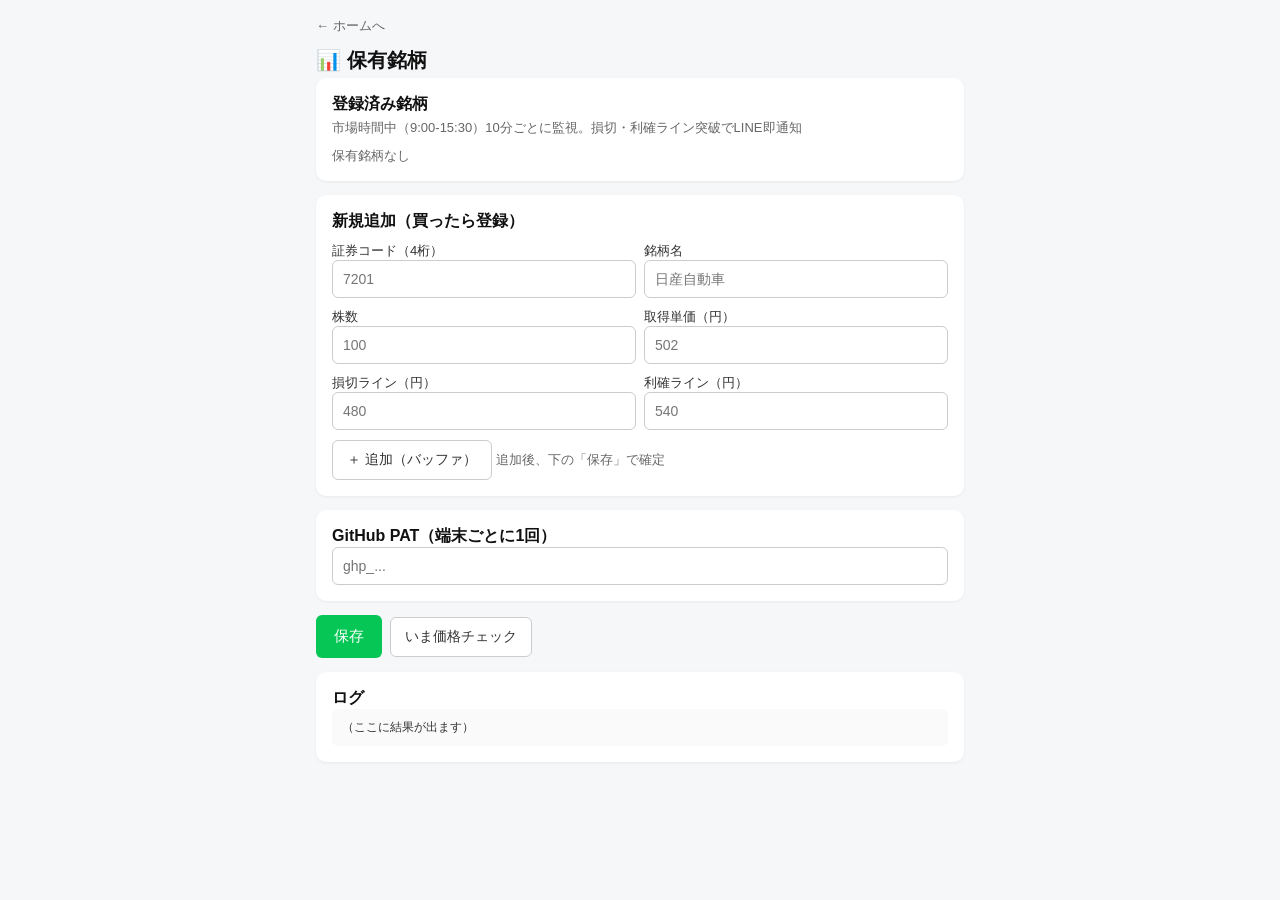
==== docs/holdings.html @ 0ef7f32b "Split settings into 2 separate pages: morning + holdings - docs/index.html: landing page with 2 nav " ====
<!doctype html>
<html lang="ja">
<head>
<meta charset="utf-8" />
<title>保有銘柄</title>
<meta name="viewport" content="width=device-width,initial-scale=1" />
<link rel="stylesheet" href="styles.css" />
</head>
<body>
<a class="back" href="index.html">← ホームへ</a>
<h1>📊 保有銘柄</h1>

<div class="card">
  <strong>登録済み銘柄</strong>
  <div class="muted">市場時間中（9:00-15:30）10分ごとに監視。損切・利確ライン突破でLINE即通知</div>
  <div id="holdings-list" style="margin-top:10px;"></div>
</div>

<div class="card">
  <strong>新規追加（買ったら登録）</strong>
  <div class="grid2">
    <div>
      <label>証券コード（4桁）</label>
      <input type="text" id="h-code" placeholder="7201" maxlength="5" inputmode="numeric" />
    </div>
    <div>
      <label>銘柄名</label>
      <input type="text" id="h-name" placeholder="日産自動車" />
    </div>
  </div>
  <div class="grid2">
    <div>
      <label>株数</label>
      <input type="number" id="h-shares" placeholder="100" min="1" inputmode="numeric" />
    </div>
    <div>
      <label>取得単価（円）</label>
      <input type="number" id="h-avg" placeholder="502" step="0.5" inputmode="decimal" />
    </div>
  </div>
  <div class="grid2">
    <div>
      <label>損切ライン（円）</label>
      <input type="number" id="h-sl" placeholder="480" step="0.5" inputmode="decimal" />
    </div>
    <div>
      <label>利確ライン（円）</label>
      <input type="number" id="h-tp" placeholder="540" step="0.5" inputmode="decimal" />
    </div>
  </div>
  <div style="margin-top:10px;">
    <button class="sec" id="add-h">＋ 追加（バッファ）</button>
    <span class="muted">追加後、下の「保存」で確定</span>
  </div>
</div>

<div class="card">
  <strong>GitHub PAT（端末ごとに1回）</strong>
  <input type="password" id="gh-pat" placeholder="ghp_..." />
</div>

<div class="row">
  <button class="primary" id="save">保存</button>
  <button class="sec" id="check">いま価格チェック</button>
</div>

<div class="card" style="margin-top:14px;">
  <strong>ログ</strong>
  <div class="log" id="log">（ここに結果が出ます）</div>
</div>

<script src="common.js"></script>
<script>
const s = SML.state;

function renderHoldings() {
  const wrap = document.getElementById('holdings-list');
  wrap.innerHTML = '';
  if (!s.holdings.length) {
    wrap.innerHTML = '<div class="muted">保有銘柄なし</div>';
    return;
  }
  s.holdings.forEach((h, i) => {
    const total = h.shares * h.avg_price;
    const div = document.createElement('div');
    div.className = 'holding';
    div.innerHTML = `
      <h4>${h.code} ${h.name} <span class="badge">${h.shares}株</span></h4>
      <div class="muted">取得 ${h.avg_price.toLocaleString()}円 × ${h.shares} = ${total.toLocaleString()}円</div>
      <div class="muted">損切 ${h.stop_loss ? h.stop_loss.toLocaleString()+'円' : '-'} / 利確 ${h.take_profit ? h.take_profit.toLocaleString()+'円' : '-'}</div>
      <div class="row-end">
        <button class="danger" data-i="${i}">売却済（削除）</button>
      </div>
    `;
    wrap.appendChild(div);
  });
  wrap.querySelectorAll('button.danger').forEach(b => {
    b.onclick = () => {
      const i = parseInt(b.dataset.i);
      if (confirm(`${s.holdings[i].name} を削除（売却処理）しますか？`)) {
        s.holdings.splice(i, 1);
        SML.save();
        renderHoldings();
        SML.log('削除しました（保存ボタンで反映）');
      }
    };
  });
}

document.getElementById('add-h').onclick = () => {
  const code = document.getElementById('h-code').value.trim();
  const name = document.getElementById('h-name').value.trim();
  const shares = parseInt(document.getElementById('h-shares').value);
  const avg = parseFloat(document.getElementById('h-avg').value);
  const sl = parseFloat(document.getElementById('h-sl').value);
  const tp = parseFloat(document.getElementById('h-tp').value);
  if (!code || !name || !shares || !avg) { SML.log('コード・名前・株数・取得単価は必須'); return; }
  s.holdings.push({
    id: `${code}-${Date.now()}`,
    code, name, shares, avg_price: avg,
    stop_loss: isNaN(sl) ? 0 : sl,
    take_profit: isNaN(tp) ? 0 : tp,
    added_at: new Date().toISOString(),
  });
  SML.save();
  ['h-code','h-name','h-shares','h-avg','h-sl','h-tp'].forEach(id => document.getElementById(id).value = '');
  renderHoldings();
  SML.log(`✅ ${name} 追加（保存ボタンで確定）`);
};

document.getElementById('save').onclick = async () => {
  s.gh_pat = document.getElementById('gh-pat').value.trim();
  if (!s.gh_pat) { SML.log('PATが未入力'); return; }
  SML.save();
  try {
    await SML.patchRepoSettings({ holdings: s.holdings },
      `Update holdings (count=${s.holdings.length})`);
    SML.log(`✅ 保存成功（${s.holdings.length}銘柄）`);
  } catch (e) { SML.log(`❌ ${e.message}`); }
};

document.getElementById('check').onclick = async () => {
  s.gh_pat = document.getElementById('gh-pat').value.trim();
  SML.save();
  try { await SML.dispatch('price-alert.yml'); SML.log('🚀 価格チェック起動（突破時のみLINE通知）'); }
  catch (e) { SML.log(`❌ ${e.message}`); }
};

if (s.gh_pat) document.getElementById('gh-pat').value = s.gh_pat;
renderHoldings();
</script>
</body>
</html>
---- docs/styles.css ----
:root { --g:#06c755; --bg:#f5f7f9; --r:#e74c3c; }
* { box-sizing:border-box; }
body { margin:0; font-family:-apple-system,BlinkMacSystemFont,"Segoe UI",Meiryo,sans-serif; background:var(--bg); color:#111; padding:16px; max-width:680px; margin:0 auto; }
h1 { font-size:20px; margin:0 0 4px; }
.back { display:inline-block; color:#666; font-size:13px; margin-bottom:12px; text-decoration:none; }
.back:hover { color:var(--g); }
.card { background:#fff; border-radius:10px; padding:16px; margin-bottom:14px; box-shadow:0 1px 3px rgba(0,0,0,.06); }
.muted { color:#666; font-size:13px; margin-top:4px; }
.budget { display:grid; grid-template-columns:repeat(3,1fr); gap:8px; margin-top:8px; }
.budget button { padding:16px 0; font-size:18px; border:2px solid #ddd; background:#fff; border-radius:8px; cursor:pointer; }
.budget button.active { background:var(--g); color:#fff; border-color:var(--g); }
input[type=text], input[type=password], input[type=number] { width:100%; padding:10px; border:1px solid #ccc; border-radius:6px; font-size:14px; }
label { display:block; font-size:13px; color:#333; margin-top:10px; }
.row { display:flex; gap:8px; align-items:center; flex-wrap:wrap; }
.grid2 { display:grid; grid-template-columns:1fr 1fr; gap:8px; }
button.primary { padding:12px 18px; background:var(--g); color:#fff; border:0; border-radius:6px; font-size:15px; cursor:pointer; }
button.danger { padding:6px 12px; background:#fff; color:var(--r); border:1px solid var(--r); border-radius:5px; font-size:13px; cursor:pointer; }
button.sec { padding:10px 14px; background:#fff; color:#333; border:1px solid #ccc; border-radius:6px; font-size:14px; cursor:pointer; }
.holding { padding:10px; border:1px solid #eee; border-radius:8px; margin-bottom:8px; background:#fafafa; }
.holding h4 { margin:0 0 6px; font-size:15px; }
.log { font-family:ui-monospace,Consolas,monospace; font-size:12px; white-space:pre-wrap; color:#333; background:#fafafa; padding:10px; border-radius:6px; max-height:160px; overflow:auto; }
.toggle { display:inline-flex; align-items:center; gap:6px; margin-top:8px; }
.badge { display:inline-block; padding:2px 8px; border-radius:10px; font-size:11px; background:#eef; color:#446; }
.row-end { display:flex; justify-content:flex-end; gap:6px; }
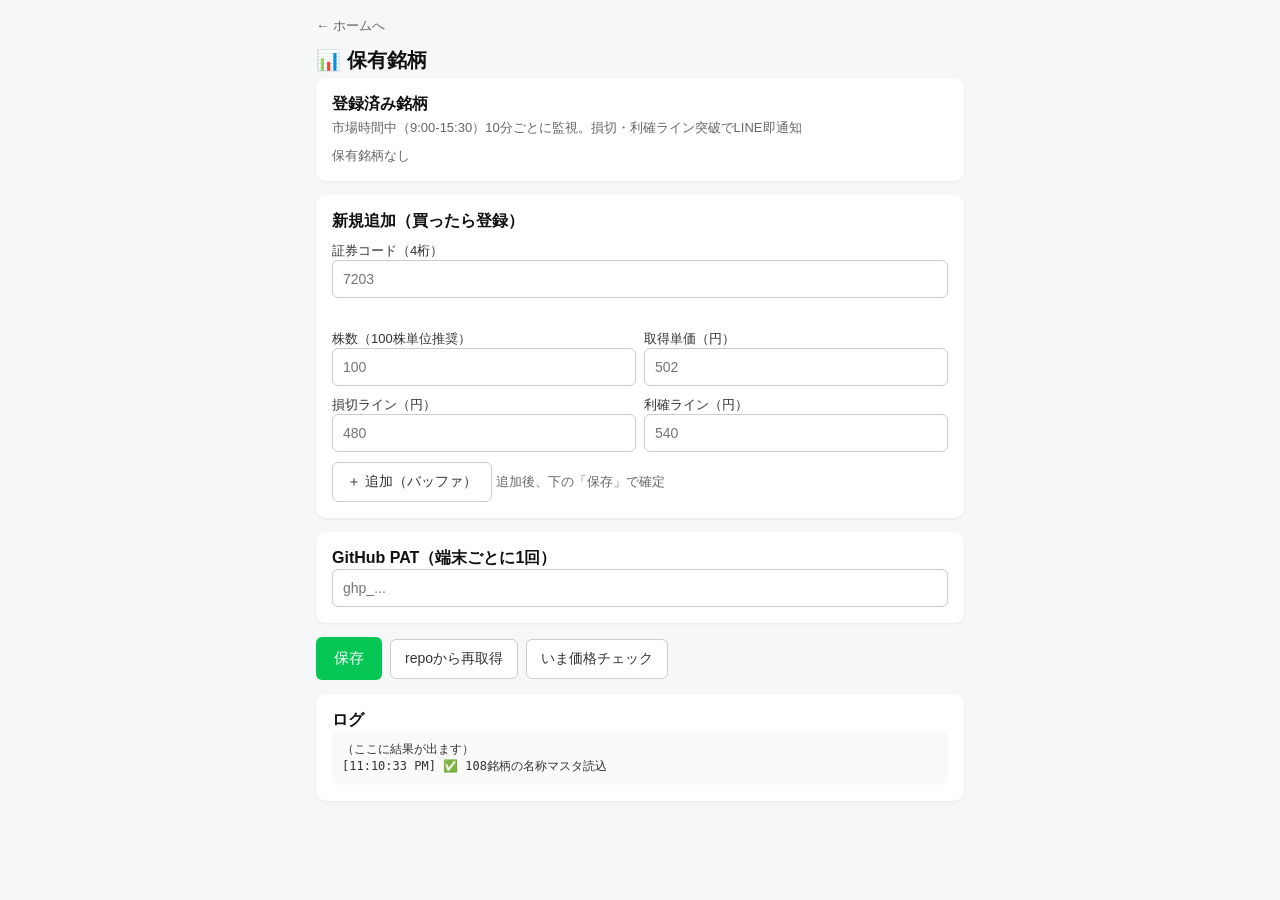
==== commit deb1123e: "Holdings page: auto-fill name from code + sync with repo - docs/stocks.json: 108-stock code-to-name " ====
--- a/docs/holdings.html
+++ b/docs/holdings.html
@@ -18,19 +18,13 @@
 
 <div class="card">
   <strong>新規追加（買ったら登録）</strong>
+  <label>証券コード（4桁）</label>
+  <input type="text" id="h-code" placeholder="7203" maxlength="5" inputmode="numeric" />
+  <div id="h-name-display" class="muted" style="margin-top:4px;min-height:18px;"></div>
+
   <div class="grid2">
     <div>
-      <label>証券コード（4桁）</label>
-      <input type="text" id="h-code" placeholder="7201" maxlength="5" inputmode="numeric" />
-    </div>
-    <div>
-      <label>銘柄名</label>
-      <input type="text" id="h-name" placeholder="日産自動車" />
-    </div>
-  </div>
-  <div class="grid2">
-    <div>
-      <label>株数</label>
+      <label>株数（100株単位推奨）</label>
       <input type="number" id="h-shares" placeholder="100" min="1" inputmode="numeric" />
     </div>
     <div>
@@ -61,6 +55,7 @@
 
 <div class="row">
   <button class="primary" id="save">保存</button>
+  <button class="sec" id="reload">repoから再取得</button>
   <button class="sec" id="check">いま価格チェック</button>
 </div>
 
@@ -72,6 +67,12 @@
 <script src="common.js"></script>
 <script>
 const s = SML.state;
+let stocksMap = {};
+
+function lookupName(code) {
+  // ユニバース内で見つかったら優先、なければ手動入力（フォールバック）
+  return stocksMap[code] || null;
+}
 
 function renderHoldings() {
   const wrap = document.getElementById('holdings-list');
@@ -107,14 +108,45 @@
   });
 }
 
+document.getElementById('h-code').addEventListener('input', (e) => {
+  const code = e.target.value.trim();
+  const display = document.getElementById('h-name-display');
+  if (code.length === 4) {
+    const name = lookupName(code);
+    display.textContent = name ? `🟢 ${name}` : '⚠️ 未登録銘柄。下に手動入力欄が出ます';
+    display.style.color = name ? 'var(--g)' : '#999';
+    // 未登録なら手動入力欄を出す
+    let manual = document.getElementById('h-name-manual-row');
+    if (!name) {
+      if (!manual) {
+        const row = document.createElement('div');
+        row.id = 'h-name-manual-row';
+        row.innerHTML = '<label>銘柄名（手動入力）</label><input type="text" id="h-name-manual" placeholder="例: 〇〇商事" />';
+        display.parentNode.insertBefore(row, document.querySelector('.grid2'));
+      }
+    } else if (manual) {
+      manual.remove();
+    }
+  } else {
+    display.textContent = '';
+    const m = document.getElementById('h-name-manual-row');
+    if (m) m.remove();
+  }
+});
+
 document.getElementById('add-h').onclick = () => {
   const code = document.getElementById('h-code').value.trim();
-  const name = document.getElementById('h-name').value.trim();
+  const auto = lookupName(code);
+  const manual = document.getElementById('h-name-manual');
+  const name = auto || (manual ? manual.value.trim() : '');
   const shares = parseInt(document.getElementById('h-shares').value);
   const avg = parseFloat(document.getElementById('h-avg').value);
   const sl = parseFloat(document.getElementById('h-sl').value);
   const tp = parseFloat(document.getElementById('h-tp').value);
-  if (!code || !name || !shares || !avg) { SML.log('コード・名前・株数・取得単価は必須'); return; }
+  if (!code || !/^\d{4}$/.test(code)) { SML.log('❌ 4桁の銘柄コードを入力'); return; }
+  if (!name) { SML.log('❌ 銘柄名（自動補完または手動）が空'); return; }
+  if (!shares || shares <= 0) { SML.log('❌ 株数を入力'); return; }
+  if (!avg || avg <= 0) { SML.log('❌ 取得単価を入力'); return; }
   s.holdings.push({
     id: `${code}-${Date.now()}`,
     code, name, shares, avg_price: avg,
@@ -123,22 +155,51 @@
     added_at: new Date().toISOString(),
   });
   SML.save();
-  ['h-code','h-name','h-shares','h-avg','h-sl','h-tp'].forEach(id => document.getElementById(id).value = '');
+  ['h-code','h-shares','h-avg','h-sl','h-tp'].forEach(id => document.getElementById(id).value = '');
+  document.getElementById('h-name-display').textContent = '';
+  const m = document.getElementById('h-name-manual-row');
+  if (m) m.remove();
   renderHoldings();
-  SML.log(`✅ ${name} 追加（保存ボタンで確定）`);
+  SML.log(`✅ ${name} (${code}) 追加。保存ボタンで repo に反映`);
 };
+
+async function loadFromRepo() {
+  s.gh_pat = document.getElementById('gh-pat').value.trim();
+  if (!s.gh_pat) return;
+  SML.save();
+  try {
+    const cur = await SML.getRepoSettings();
+    s.holdings = cur.body.holdings || [];
+    SML.save();
+    renderHoldings();
+    SML.log(`📥 repoから ${s.holdings.length}銘柄 取得`);
+  } catch (e) { SML.log(`❌ 取得失敗: ${e.message}`); }
+}
 
 document.getElementById('save').onclick = async () => {
   s.gh_pat = document.getElementById('gh-pat').value.trim();
-  if (!s.gh_pat) { SML.log('PATが未入力'); return; }
+  if (!s.gh_pat) { SML.log('❌ PATが未入力'); return; }
   SML.save();
   try {
+    // 保存前に repo の最新holdingsとマージ（他端末で追加分を消さない）
+    const cur = await SML.getRepoSettings();
+    const remoteHoldings = cur.body.holdings || [];
+    const localIds = new Set(s.holdings.map(h => h.id));
+    // ローカルにないリモートID（=他端末で追加されたもの）を取り込む
+    for (const rh of remoteHoldings) {
+      if (!localIds.has(rh.id)) s.holdings.push(rh);
+    }
+    SML.save();
+    renderHoldings();
+
     await SML.patchRepoSettings({ holdings: s.holdings },
       `Update holdings (count=${s.holdings.length})`);
     SML.log(`✅ 保存成功（${s.holdings.length}銘柄）`);
   } catch (e) { SML.log(`❌ ${e.message}`); }
 };
 
+document.getElementById('reload').onclick = loadFromRepo;
+
 document.getElementById('check').onclick = async () => {
   s.gh_pat = document.getElementById('gh-pat').value.trim();
   SML.save();
@@ -147,7 +208,19 @@
 };
 
 if (s.gh_pat) document.getElementById('gh-pat').value = s.gh_pat;
+
+// stocks.json をロード
+fetch('stocks.json').then(r => r.json()).then(d => {
+  stocksMap = d;
+  SML.log(`✅ ${Object.keys(d).length}銘柄の名称マスタ読込`);
+}).catch(e => SML.log(`⚠️ 銘柄マスタ読込失敗: ${e.message}`));
+
 renderHoldings();
+
+// 起動時にrepoから自動取得（PATがあれば）
+if (s.gh_pat) {
+  setTimeout(() => loadFromRepo(), 500);
+}
 </script>
 </body>
 </html>
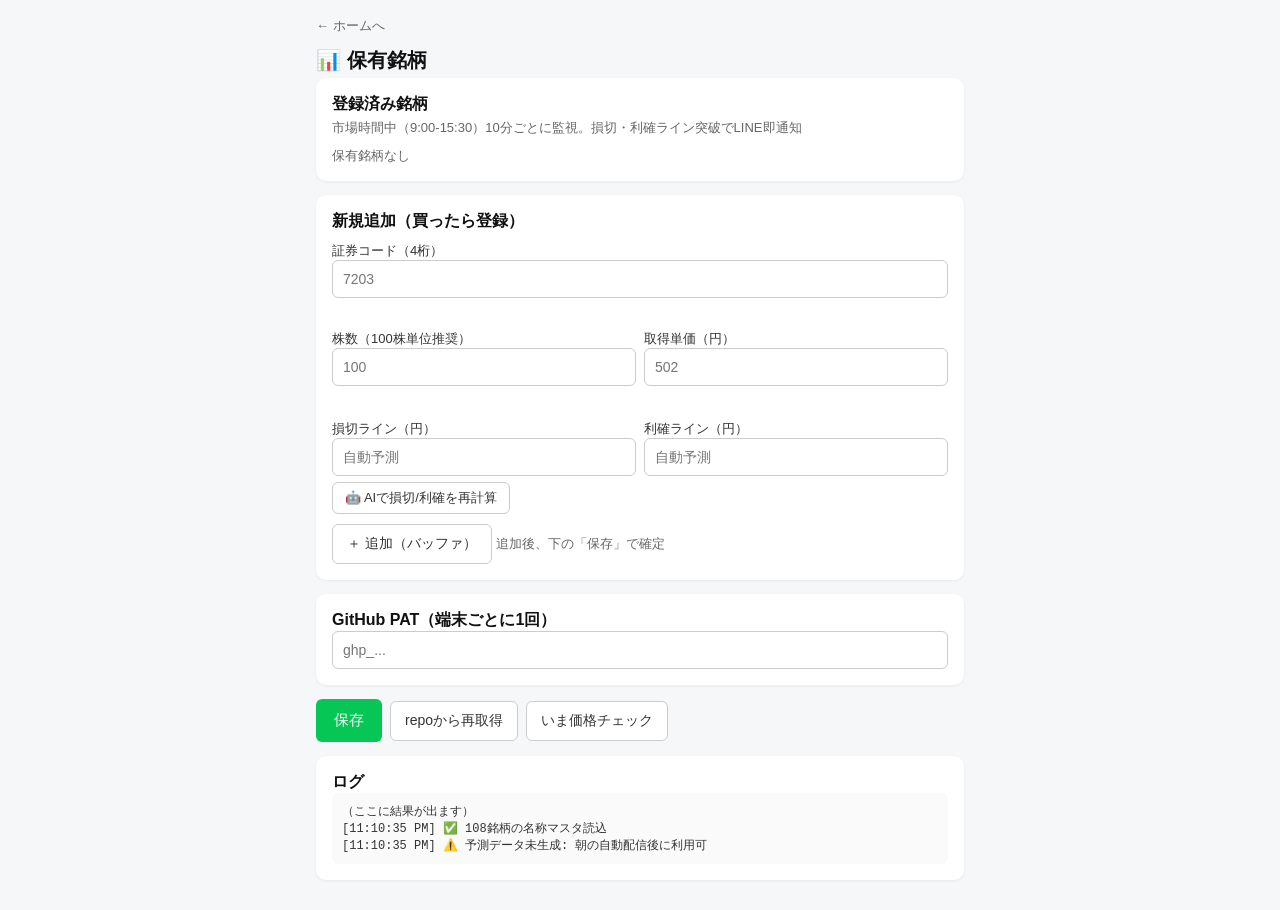
==== commit 12c3789b: "Add AI-predicted SL/TP auto-fill (script + UI) scripts/predict_levels.py: - Fetch UNIVERSE stocks (p" ====
--- a/docs/holdings.html
+++ b/docs/holdings.html
@@ -32,15 +32,19 @@
       <input type="number" id="h-avg" placeholder="502" step="0.5" inputmode="decimal" />
     </div>
   </div>
+  <div id="ai-hint" class="muted" style="margin-top:6px; min-height:18px;"></div>
   <div class="grid2">
     <div>
-      <label>損切ライン（円）</label>
-      <input type="number" id="h-sl" placeholder="480" step="0.5" inputmode="decimal" />
-    </div>
-    <div>
-      <label>利確ライン（円）</label>
-      <input type="number" id="h-tp" placeholder="540" step="0.5" inputmode="decimal" />
-    </div>
+      <label>損切ライン（円）<span id="sl-tag" style="font-size:10px; color:var(--g);"></span></label>
+      <input type="number" id="h-sl" placeholder="自動予測" step="0.5" inputmode="decimal" />
+    </div>
+    <div>
+      <label>利確ライン（円）<span id="tp-tag" style="font-size:10px; color:var(--g);"></span></label>
+      <input type="number" id="h-tp" placeholder="自動予測" step="0.5" inputmode="decimal" />
+    </div>
+  </div>
+  <div style="margin-top:6px;">
+    <button class="sec" id="ai-fill" type="button" style="font-size:13px; padding:6px 12px;">🤖 AIで損切/利確を再計算</button>
   </div>
   <div style="margin-top:10px;">
     <button class="sec" id="add-h">＋ 追加（バッファ）</button>
@@ -68,10 +72,38 @@
 <script>
 const s = SML.state;
 let stocksMap = {};
+let predictions = {};   // {code: {sl_pct, tp_pct, rationale, source, name, price}}
 
 function lookupName(code) {
-  // ユニバース内で見つかったら優先、なければ手動入力（フォールバック）
   return stocksMap[code] || null;
+}
+
+function applyPrediction() {
+  const code = document.getElementById('h-code').value.trim();
+  const avgEl = document.getElementById('h-avg');
+  const avg = parseFloat(avgEl.value);
+  const slEl = document.getElementById('h-sl');
+  const tpEl = document.getElementById('h-tp');
+  const slTag = document.getElementById('sl-tag');
+  const tpTag = document.getElementById('tp-tag');
+  const hint = document.getElementById('ai-hint');
+  if (!code || !avg || avg <= 0) {
+    hint.textContent = '';
+    slTag.textContent = ''; tpTag.textContent = '';
+    return;
+  }
+  const p = predictions[code];
+  if (!p) {
+    hint.innerHTML = `⚠️ <strong>${code}</strong>はAI予測対象外。手動入力してください。`;
+    return;
+  }
+  const sl = Math.round(avg * (1 + p.sl_pct / 100) * 10) / 10;
+  const tp = Math.round(avg * (1 + p.tp_pct / 100) * 10) / 10;
+  slEl.value = sl;
+  tpEl.value = tp;
+  const tag = p.source === 'ai' ? '🤖AI' : '📊ATR';
+  slTag.textContent = ` ${tag}`; tpTag.textContent = ` ${tag}`;
+  hint.innerHTML = `${tag} 予測: SL ${p.sl_pct}% (${sl}円) / TP +${p.tp_pct}% (${tp}円) — ${p.rationale}`;
 }
 
 function renderHoldings() {
@@ -115,7 +147,6 @@
     const name = lookupName(code);
     display.textContent = name ? `🟢 ${name}` : '⚠️ 未登録銘柄。下に手動入力欄が出ます';
     display.style.color = name ? 'var(--g)' : '#999';
-    // 未登録なら手動入力欄を出す
     let manual = document.getElementById('h-name-manual-row');
     if (!name) {
       if (!manual) {
@@ -127,12 +158,19 @@
     } else if (manual) {
       manual.remove();
     }
+    // 取得単価が既に入力されてればAI予測適用
+    applyPrediction();
   } else {
     display.textContent = '';
     const m = document.getElementById('h-name-manual-row');
     if (m) m.remove();
+    document.getElementById('ai-hint').textContent = '';
   }
 });
+
+// 取得単価変更時もAI予測再計算
+document.getElementById('h-avg').addEventListener('input', applyPrediction);
+document.getElementById('ai-fill').addEventListener('click', applyPrediction);
 
 document.getElementById('add-h').onclick = () => {
   const code = document.getElementById('h-code').value.trim();
@@ -215,6 +253,15 @@
   SML.log(`✅ ${Object.keys(d).length}銘柄の名称マスタ読込`);
 }).catch(e => SML.log(`⚠️ 銘柄マスタ読込失敗: ${e.message}`));
 
+// AI予測データ(SL/TP)をロード
+fetch('predictions.json?_=' + Date.now()).then(r => r.json()).then(d => {
+  predictions = d.predictions || {};
+  const aiCount = Object.values(predictions).filter(p => p.source === 'ai').length;
+  const total = Object.keys(predictions).length;
+  const ts = d.generated_at ? new Date(d.generated_at).toLocaleString('ja-JP') : '-';
+  SML.log(`🤖 AI予測 ${aiCount}/${total}銘柄 (生成: ${ts})`);
+}).catch(e => SML.log(`⚠️ 予測データ未生成: 朝の自動配信後に利用可`));
+
 renderHoldings();
 
 // 起動時にrepoから自動取得（PATがあれば）
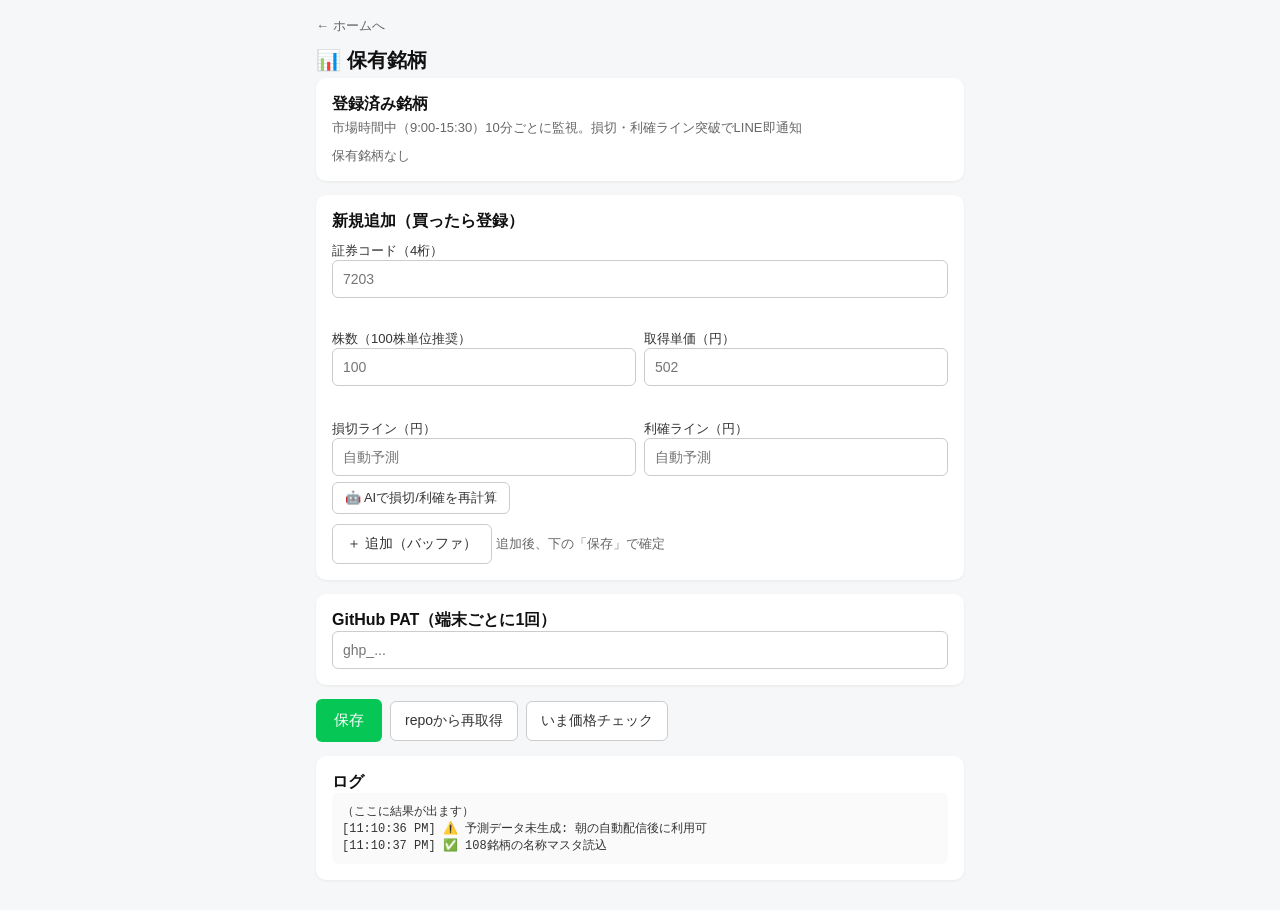
==== commit 9f69cf9b: "Clarify holdings page message when prediction data is missing 3 cases distinguished: - predictions.j" ====
--- a/docs/holdings.html
+++ b/docs/holdings.html
@@ -94,7 +94,13 @@
   }
   const p = predictions[code];
   if (!p) {
-    hint.innerHTML = `⚠️ <strong>${code}</strong>はAI予測対象外。手動入力してください。`;
+    if (Object.keys(predictions).length === 0) {
+      hint.innerHTML = `ℹ️ AI予測データ未生成。朝の自動配信後に利用可能。今は手動入力してください。`;
+    } else if (stocksMap[code]) {
+      hint.innerHTML = `ℹ️ <strong>${code}</strong>はユニバース対象だが今回の予測に含まれず。手動入力推奨。`;
+    } else {
+      hint.innerHTML = `⚠️ <strong>${code}</strong>はAI予測対象外（ユニバース外）。手動入力してください。`;
+    }
     return;
   }
   const sl = Math.round(avg * (1 + p.sl_pct / 100) * 10) / 10;
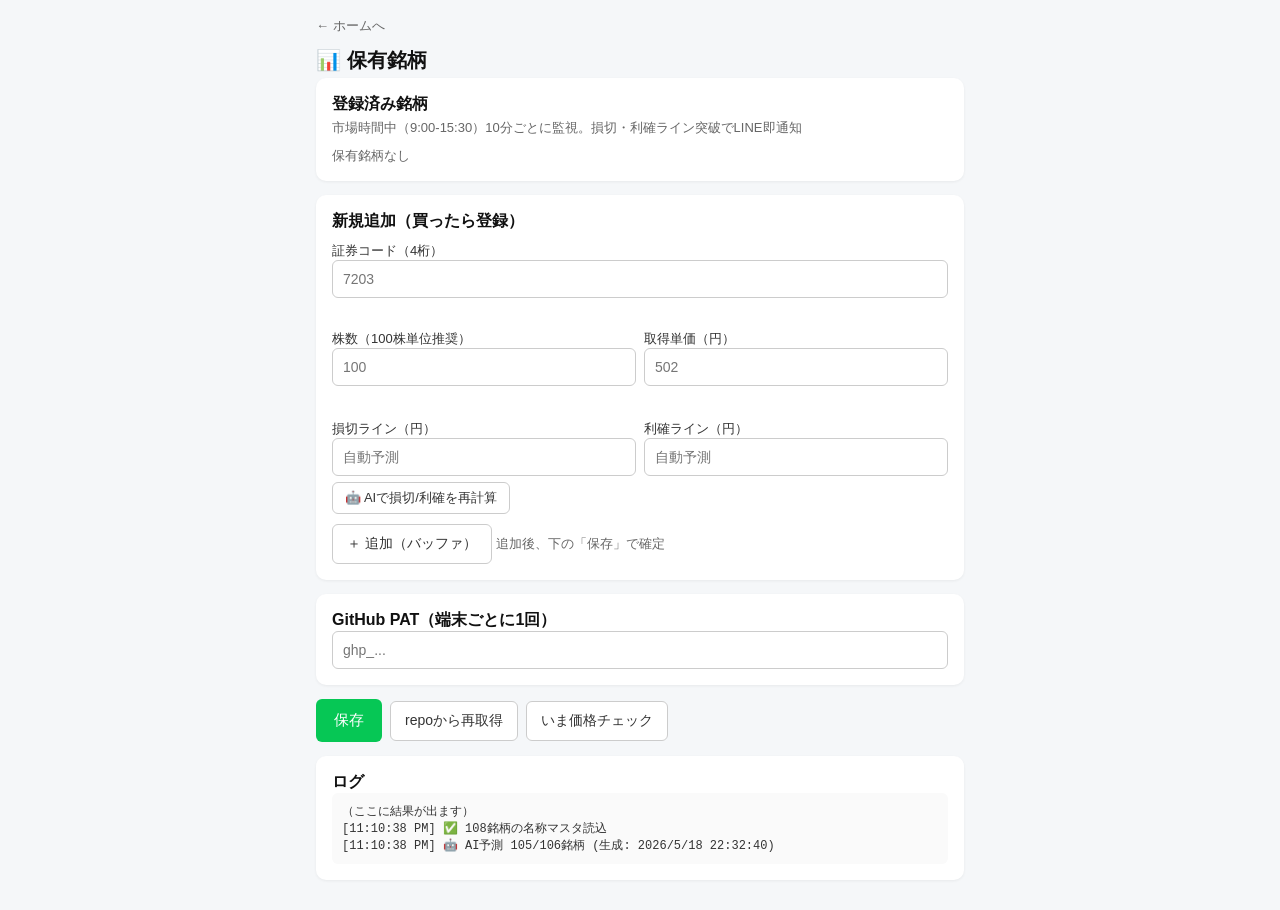
==== commit 725d79b5: "Fix holdings save: last-write-wins, no merge (deleted stocks stayed deleted) Bug: save merged repo h" ====
--- a/docs/holdings.html
+++ b/docs/holdings.html
@@ -139,8 +139,9 @@
       if (confirm(`${s.holdings[i].name} を削除（売却処理）しますか？`)) {
         s.holdings.splice(i, 1);
         SML.save();
+        markDirty();
         renderHoldings();
-        SML.log('削除しました（保存ボタンで反映）');
+        SML.log('削除しました（未保存）。「保存」ボタンで repo に反映してください');
       }
     };
   });
@@ -199,24 +200,34 @@
     added_at: new Date().toISOString(),
   });
   SML.save();
+  markDirty();
   ['h-code','h-shares','h-avg','h-sl','h-tp'].forEach(id => document.getElementById(id).value = '');
   document.getElementById('h-name-display').textContent = '';
   const m = document.getElementById('h-name-manual-row');
   if (m) m.remove();
   renderHoldings();
-  SML.log(`✅ ${name} (${code}) 追加。保存ボタンで repo に反映`);
+  SML.log(`✅ ${name} (${code}) 追加（未保存）。「保存」ボタンで repo に反映してください`);
 };
 
-async function loadFromRepo() {
+let isDirty = false;  // ユーザーが編集したらtrue（自動loadで上書き防止）
+
+function markDirty() { isDirty = true; }
+
+async function loadFromRepo(force) {
   s.gh_pat = document.getElementById('gh-pat').value.trim();
   if (!s.gh_pat) return;
+  if (isDirty && !force) {
+    SML.log('⚠️ 未保存の編集があるため自動取得スキップ（「repoから再取得」で強制上書き可）');
+    return;
+  }
   SML.save();
   try {
     const cur = await SML.getRepoSettings();
     s.holdings = cur.body.holdings || [];
     SML.save();
+    isDirty = false;
     renderHoldings();
-    SML.log(`📥 repoから ${s.holdings.length}銘柄 取得`);
+    SML.log(`📥 repoから ${s.holdings.length}銘柄 取得（これが現在のrepo状態）`);
   } catch (e) { SML.log(`❌ 取得失敗: ${e.message}`); }
 }
 
@@ -225,21 +236,13 @@
   if (!s.gh_pat) { SML.log('❌ PATが未入力'); return; }
   SML.save();
   try {
-    // 保存前に repo の最新holdingsとマージ（他端末で追加分を消さない）
-    const cur = await SML.getRepoSettings();
-    const remoteHoldings = cur.body.holdings || [];
-    const localIds = new Set(s.holdings.map(h => h.id));
-    // ローカルにないリモートID（=他端末で追加されたもの）を取り込む
-    for (const rh of remoteHoldings) {
-      if (!localIds.has(rh.id)) s.holdings.push(rh);
-    }
-    SML.save();
-    renderHoldings();
-
+    // ローカルの状態をそのまま保存（last-write-wins・マージしない）
+    // 削除した銘柄が復活しないようにマージ処理は廃止
     await SML.patchRepoSettings({ holdings: s.holdings },
       `Update holdings (count=${s.holdings.length})`);
-    SML.log(`✅ 保存成功（${s.holdings.length}銘柄）`);
-  } catch (e) { SML.log(`❌ ${e.message}`); }
+    isDirty = false;
+    SML.log(`✅ 保存成功（${s.holdings.length}銘柄）— repoを上書きしました`);
+  } catch (e) { SML.log(`❌ 保存失敗: ${e.message}`); }
 };
 
 document.getElementById('reload').onclick = loadFromRepo;
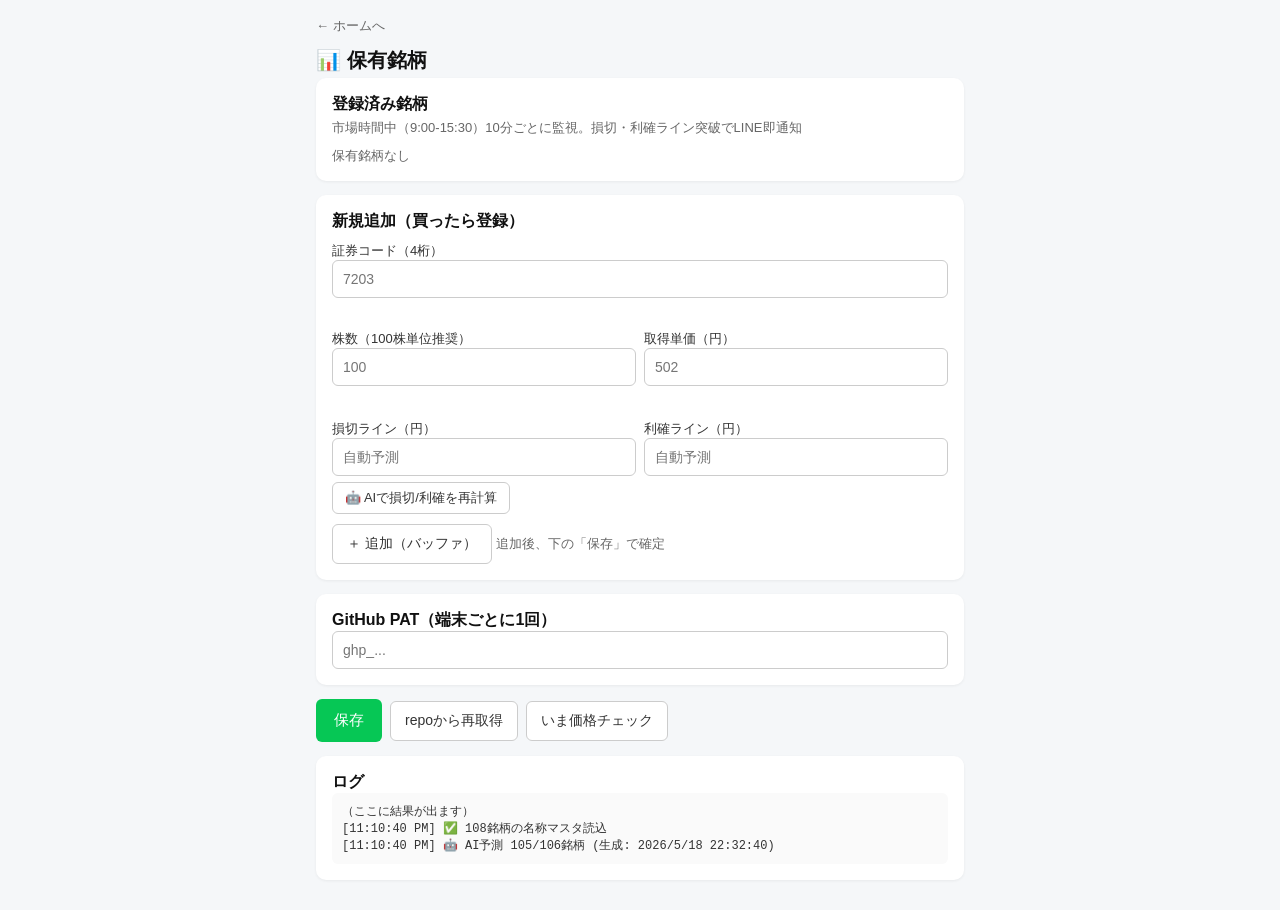
==== commit 2904914c: "Add no-cache meta tags + version query to assets Browser was serving stale holdings.html (old buggy " ====
--- a/docs/holdings.html
+++ b/docs/holdings.html
@@ -4,7 +4,10 @@
 <meta charset="utf-8" />
 <title>保有銘柄</title>
 <meta name="viewport" content="width=device-width,initial-scale=1" />
-<link rel="stylesheet" href="styles.css" />
+<meta http-equiv="Cache-Control" content="no-cache, no-store, must-revalidate" />
+<meta http-equiv="Pragma" content="no-cache" />
+<meta http-equiv="Expires" content="0" />
+<link rel="stylesheet" href="styles.css?v=3" />
 </head>
 <body>
 <a class="back" href="index.html">← ホームへ</a>
@@ -68,7 +71,7 @@
   <div class="log" id="log">（ここに結果が出ます）</div>
 </div>
 
-<script src="common.js"></script>
+<script src="common.js?v=3"></script>
 <script>
 const s = SML.state;
 let stocksMap = {};
